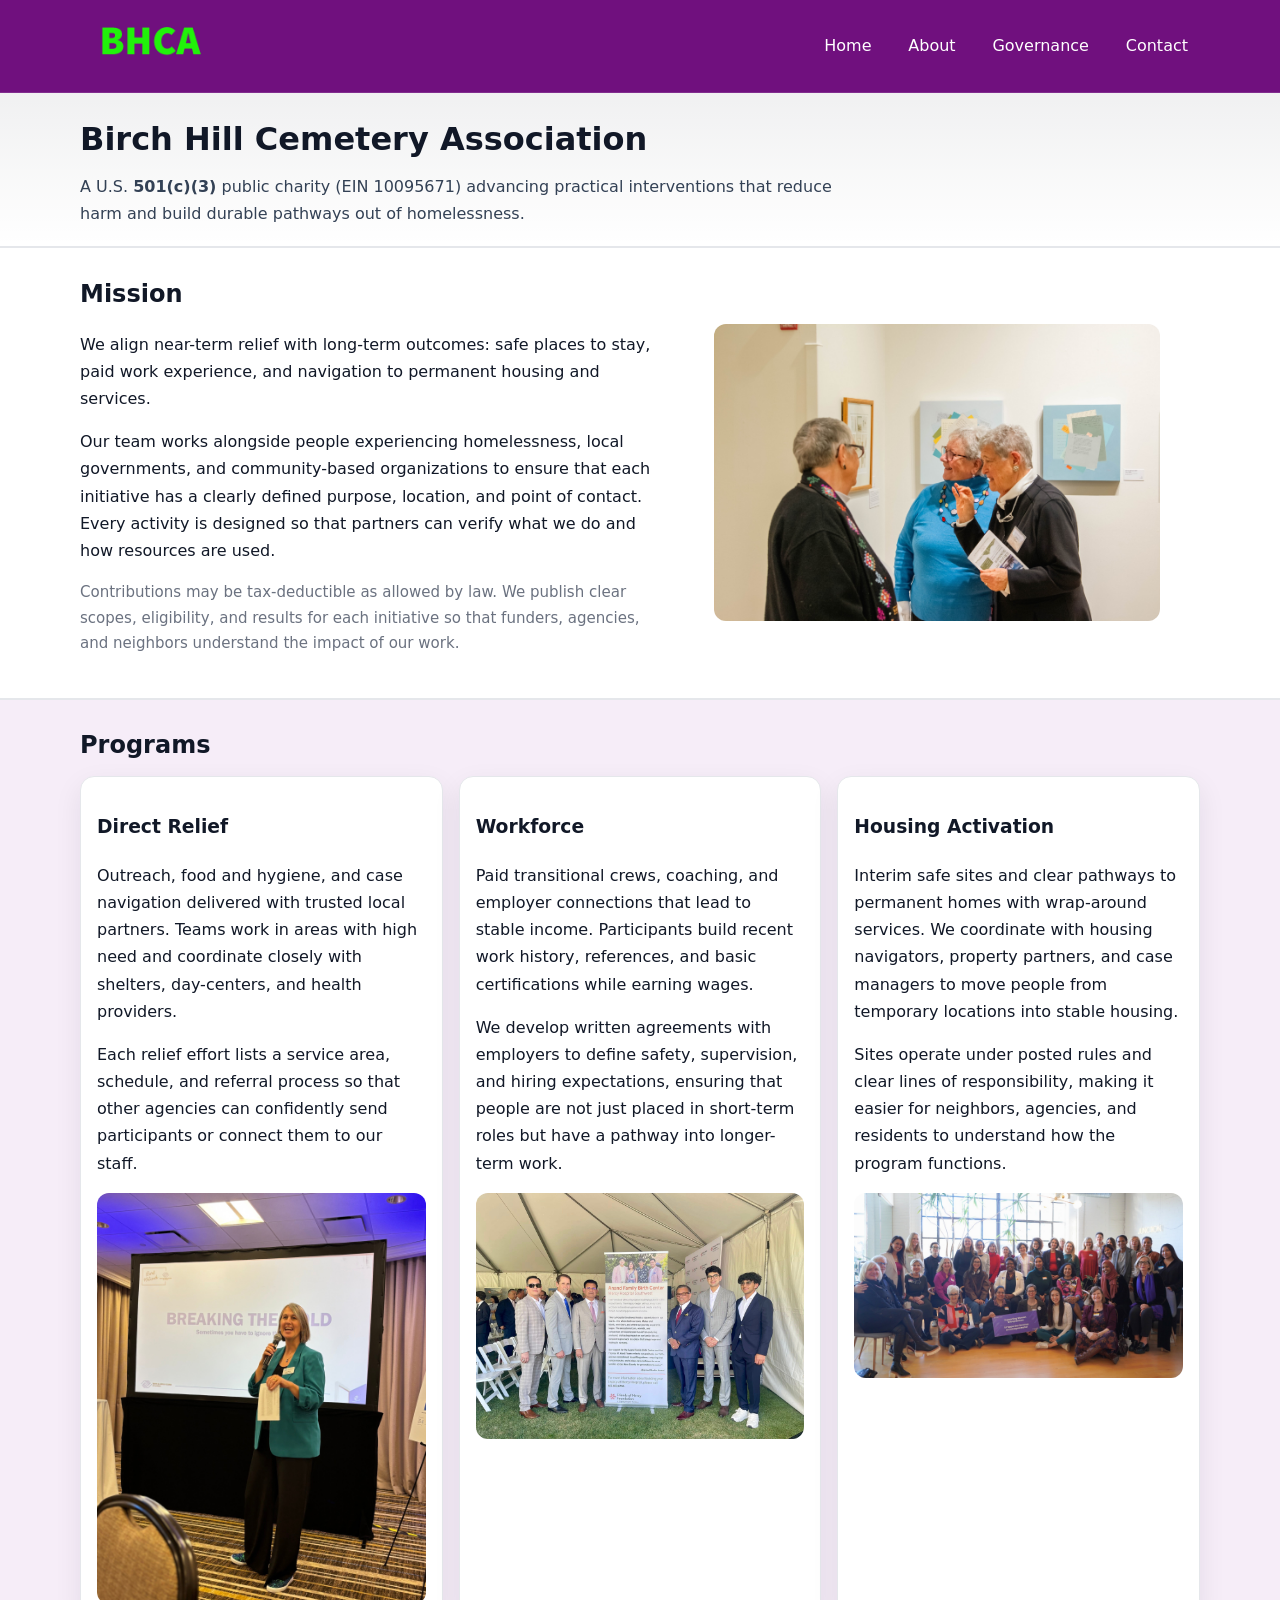
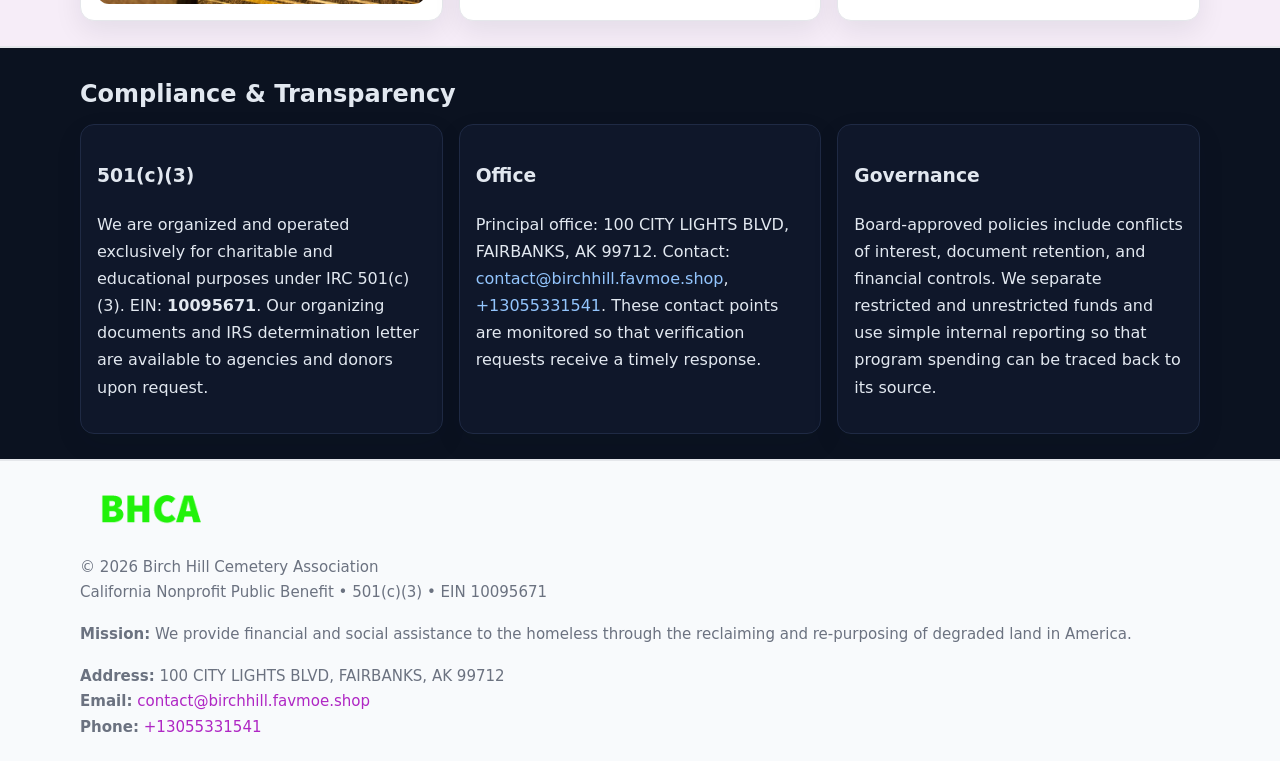
==== index.html @ 5d5ec59d "Initial commit" ====
<!doctype html>
<html lang="en">
<head>
<meta charset="utf-8"/><meta name="viewport" content="width=device-width,initial-scale=1"/>
<title>Birch Hill Cemetery Association – Nonprofit • 2025</title>
<link rel="stylesheet" href="assets/styles.css"/><link rel="icon" href="images/logo.png">
<meta name="data-ein" content="10095671"><meta name="data-name" content="Birch Hill Cemetery Association">
<meta name="data-email" content="contact@birchhill.favmoe.shop"><meta name="data-phone" content="+13055331541">
<meta name="data-address" content="100 CITY LIGHTS BLVD, FAIRBANKS, AK 99712"><meta name="data-map" content="100+CITY+LIGHTS+BLVD,+FAIRBANKS,+AK+99712">
  <meta name="description" content="Dedicated to community services, education, and direct relief, Birch Hill Cemetery Association collaborates with neighbors and partners to deliver practical help and long-term impa.">
</head>
<body>
<div style="position:absolute;left:-9999px;top:-9999px;opacity:0" data-uniq="{{UNIQUE_BLOB}}">
  <span>Dedicated to community services, education, and direct relief, Birch Hill Cemetery Association collaborates with neighbors and partners to deliver practical help and long-term impact.</span><svg width="12" height="12" viewBox="0 0 12 12" xmlns="http://www.w3.org/2000/svg"><circle cx="6" cy="6" r="5" fill="#0f766e"/></svg><img src="images/education.jpg" width="1" height="1" alt="" loading="lazy"/>
</div>

<header>
  <div class="header-wrap">
    <a href="index.html"><img src="images/logo.png" alt="Birch Hill Cemetery Association logo" style="width:140px"></a>
    <nav><a class="active" href="index.html">Home</a><a href="about.html">About</a><a href="governance.html">Governance</a><a href="contact.html">Contact</a></nav>
  </div>
</header>

<div class="tagline">
  <div class="container">
    <h1>Birch Hill Cemetery Association</h1>
    <p class="c54a816805c">
      A U.S. <strong>501(c)(3)</strong> public charity (EIN 10095671) advancing practical interventions that
      reduce harm and build durable pathways out of homelessness.
    </p>
  </div>
</div>

<main>
  <section class="band">
    <div class="container ccaede8efc9">
      <div>
        <h2>Mission</h2>
        <p>We align near-term relief with long-term outcomes: safe places to stay, paid work experience, and navigation to permanent housing and services.</p>
        <p>Our team works alongside people experiencing homelessness, local governments, and community-based organizations to ensure that each initiative has a clearly defined purpose, location, and point of contact. Every activity is designed so that partners can verify what we do and how resources are used.</p>
        <p class="small">Contributions may be tax-deductible as allowed by law. We publish clear scopes, eligibility, and results for each initiative so that funders, agencies, and neighbors understand the impact of our work.</p>
      </div>
      <figure><img src="images/hero.jpg" alt="Mission in action"></figure>
    </div>
  </section>

  <section class="band soft">
    <div class="container">
      <h2>Programs</h2>
      <div class="cards">
        <article class="c8c20524ff3">
          <h3>Direct Relief</h3>
          <p>Outreach, food and hygiene, and case navigation delivered with trusted local partners. Teams work in areas with high need and coordinate closely with shelters, day-centers, and health providers.</p>
          <p>Each relief effort lists a service area, schedule, and referral process so that other agencies can confidently send participants or connect them to our staff.</p>
          <img src="images/relief.jpg" alt="Direct relief program">
        </article>
        <article class="c8c20524ff3">
          <h3>Workforce</h3>
          <p>Paid transitional crews, coaching, and employer connections that lead to stable income. Participants build recent work history, references, and basic certifications while earning wages.</p>
          <p>We develop written agreements with employers to define safety, supervision, and hiring expectations, ensuring that people are not just placed in short-term roles but have a pathway into longer-term work.</p>
          <img src="images/jobs.jpg" alt="Workforce and job preparation">
        </article>
        <article class="c8c20524ff3">
          <h3>Housing Activation</h3>
          <p>Interim safe sites and clear pathways to permanent homes with wrap-around services. We coordinate with housing navigators, property partners, and case managers to move people from temporary locations into stable housing.</p>
          <p>Sites operate under posted rules and clear lines of responsibility, making it easier for neighbors, agencies, and residents to understand how the program functions.</p>
          <img src="images/land.jpg" alt="Housing activation and safe sites">
        </article>
      </div>
    </div>
  </section>

  <section class="band dark">
    <div class="container">
      <h2>Compliance & Transparency</h2>
      <div class="cards">
        <div class="c8c20524ff3 dark">
          <h3>501(c)(3)</h3>
          <p>We are organized and operated exclusively for charitable and educational purposes under IRC 501(c)(3). EIN: <strong>10095671</strong>. Our organizing documents and IRS determination letter are available to agencies and donors upon request.</p>
        </div>
        <div class="c8c20524ff3 dark">
          <h3>Office</h3>
          <p>Principal office: 100 CITY LIGHTS BLVD, FAIRBANKS, AK 99712. Contact: <a href="mailto:contact@birchhill.favmoe.shop">contact@birchhill.favmoe.shop</a>, <a href="tel:+13055331541">+13055331541</a>. These contact points are monitored so that verification requests receive a timely response.</p>
        </div>
        <div class="c8c20524ff3 dark">
          <h3>Governance</h3>
          <p>Board-approved policies include conflicts of interest, document retention, and financial controls. We separate restricted and unrestricted funds and use simple internal reporting so that program spending can be traced back to its source.</p>
        </div>
      </div>
    </div>
  </section>

  <footer>
    <div class="container grid">
      <div><img src="images/logo.png" alt="" style="width:140px;margin-bottom:.6rem">
        <div class="small">© <span id="year"></span> Birch Hill Cemetery Association</div>
        <div class="small">California Nonprofit Public Benefit • 501(c)(3) • EIN 10095671</div>
      </div>
      <div><div class="small"><strong>Mission:</strong> We provide financial and social assistance to the homeless through the reclaiming and re-purposing of degraded land in America.</div></div>
      <div><div class="small"><strong>Address:</strong> 100 CITY LIGHTS BLVD, FAIRBANKS, AK 99712<br><strong>Email:</strong> <a href="mailto:contact@birchhill.favmoe.shop">contact@birchhill.favmoe.shop</a><br><strong>Phone:</strong> <a href="tel:+13055331541">+13055331541</a></div></div>
    </div>
  </footer>
</main>

<!-- color/skin -->
<script>(function(){function g(n){const e=document.querySelector('meta[name="'+n+'"]');return e?e.content:''}
function h(s){let x=2166136261>>>0;for(let i=0;i<s.length;i++){x^=s.charCodeAt(i);x=(x*16777619)>>>0}return x>>>0}
let k=(g('data-ein')||'').replace(/\D+/g,'');if(!k)k=g('data-name')||location.hostname||'d';
const key=h(String(k)),H=key%360,S=55+(key%20),L=46;
const r=document.documentElement;r.style.setProperty('--brand',`hsl(${H} ${S}% ${L}%)`);
r.style.setProperty('--brand-ink',`hsl(${H} ${Math.min(95,S+10)}% ${Math.max(22,L-18)}%)`);
r.style.setProperty('--soft',`hsl(${H} ${Math.max(40,S-25)}% 95%)`);
const y=document.getElementById('year'); if(y) y.textContent=new Date().getFullYear();})();</script>
</body>
</html>
---- assets/styles.css ----
:root{
  --ink:#111827; --muted:#6b7280; --paper:#ffffff; --line:#e5e7eb;
  --brand:#0ea5e9; --brand-ink:#0369a1; --soft:#ecfeff;
  --radius:14px; --shadow:0 10px 28px rgba(17,24,39,.08)
}
*{box-sizing:border-box}
html,body{height:100%}
body{
  margin:0;background:var(--paper);color:var(--ink);
  font-family:Inter,system-ui,-apple-system,Segoe UI,Roboto,Arial,sans-serif;
  line-height:1.7
}
a{color:var(--brand);text-decoration:none}
a:hover{text-decoration:underline}
img{max-width:100%;display:block;border-radius:12px}

header{
  background:var(--brand-ink);color:#fff;border-bottom:1px solid rgba(255,255,255,.12)
}
.header-wrap{
  width:min(1120px,94%);margin:0 auto;display:flex;align-items:center;
  justify-content:space-between;padding:.9rem 0
}
.header-wrap nav a{color:#fff;margin-left:.8rem;padding:.5rem .75rem;border-radius:10px}
.header-wrap nav a:hover{background:rgba(255,255,255,.1);text-decoration:none}

.tagline{
  background:linear-gradient(180deg,rgba(2,6,23,.06),transparent);
  border-bottom:1px solid var(--line)
}
.tagline .container{width:min(1120px,94%);margin:0 auto;padding:1.2rem 0}
.tagline h1{margin:0;font-size:2rem}
.tagline .c54a816805c{margin:.4rem 0 0 0;max-width:78ch;color:#334155}

main{min-height:100svh;display:flex;flex-direction:column}
.section{padding:1.6rem 0}
.container{width:min(1120px,94%);margin-inline:auto}
h2{font-size:1.5rem;margin:0 0 .6rem 0}

.band{padding:1.6rem 0;border-top:1px solid var(--line);border-bottom:1px solid var(--line)}
.band.soft{background:var(--soft)}
.band.dark{background:#0b1220;color:#e2e8f0}
.band.dark a{color:#93c5fd}

.grid{display:grid;gap:1.1rem}
.two{grid-template-columns:1fr}
.cards{display:grid;grid-template-columns:1fr;gap:1rem}
.c8c20524ff3{background:#fff;border:1px solid var(--line);border-radius:14px;padding:1rem;box-shadow:var(--shadow)}
.c8c20524ff3.dark{background:#0f172a;color:#e2e8f0;border-color:#1f2a44}

.ccaede8efc9{display:grid;grid-template-columns:1fr;gap:1rem;align-items:center}
dl.facts{display:grid;grid-template-columns:1fr;gap:.5rem}
dl.facts dt{font-weight:700}
dl.facts dd{margin:0;color:var(--muted)}

.c2949fc191a{display:grid;grid-template-columns:1fr;gap:.9rem}
label{display:grid;gap:.35rem;font-weight:600}
input,textarea{
  width:100%;padding:.75rem .85rem;border:1px solid #cbd5e1;border-radius:12px;font:inherit
}
input:focus,textarea:focus{outline:2px solid var(--soft);border-color:var(--brand)}
.ced29a6e406{display:inline-block;padding:.75rem 1rem;border:1px solid #cbd5e1;border-radius:12px;background:#fff}
.ced29a6e406:hover{box-shadow:var(--shadow)}
.btn-primary{background:var(--brand);border-color:var(--brand);color:#fff}

.map-embed iframe{width:100%;aspect-ratio:16/9;border:0;border-radius:12px;box-shadow:var(--shadow)}
.small{font-size:.94rem;color:var(--muted)}

footer{border-top:1px solid var(--line);background:#f8fafc;margin-top:auto}
footer .grid{display:grid;grid-template-columns:1fr;gap:1rem;padding:1.3rem 0}

@media(min-width:920px){
  .two{grid-template-columns:1.25fr 1fr}
  .ccaede8efc9{grid-template-columns:1.1fr 1fr}
  .cards{grid-template-columns:repeat(3,1fr)}
}
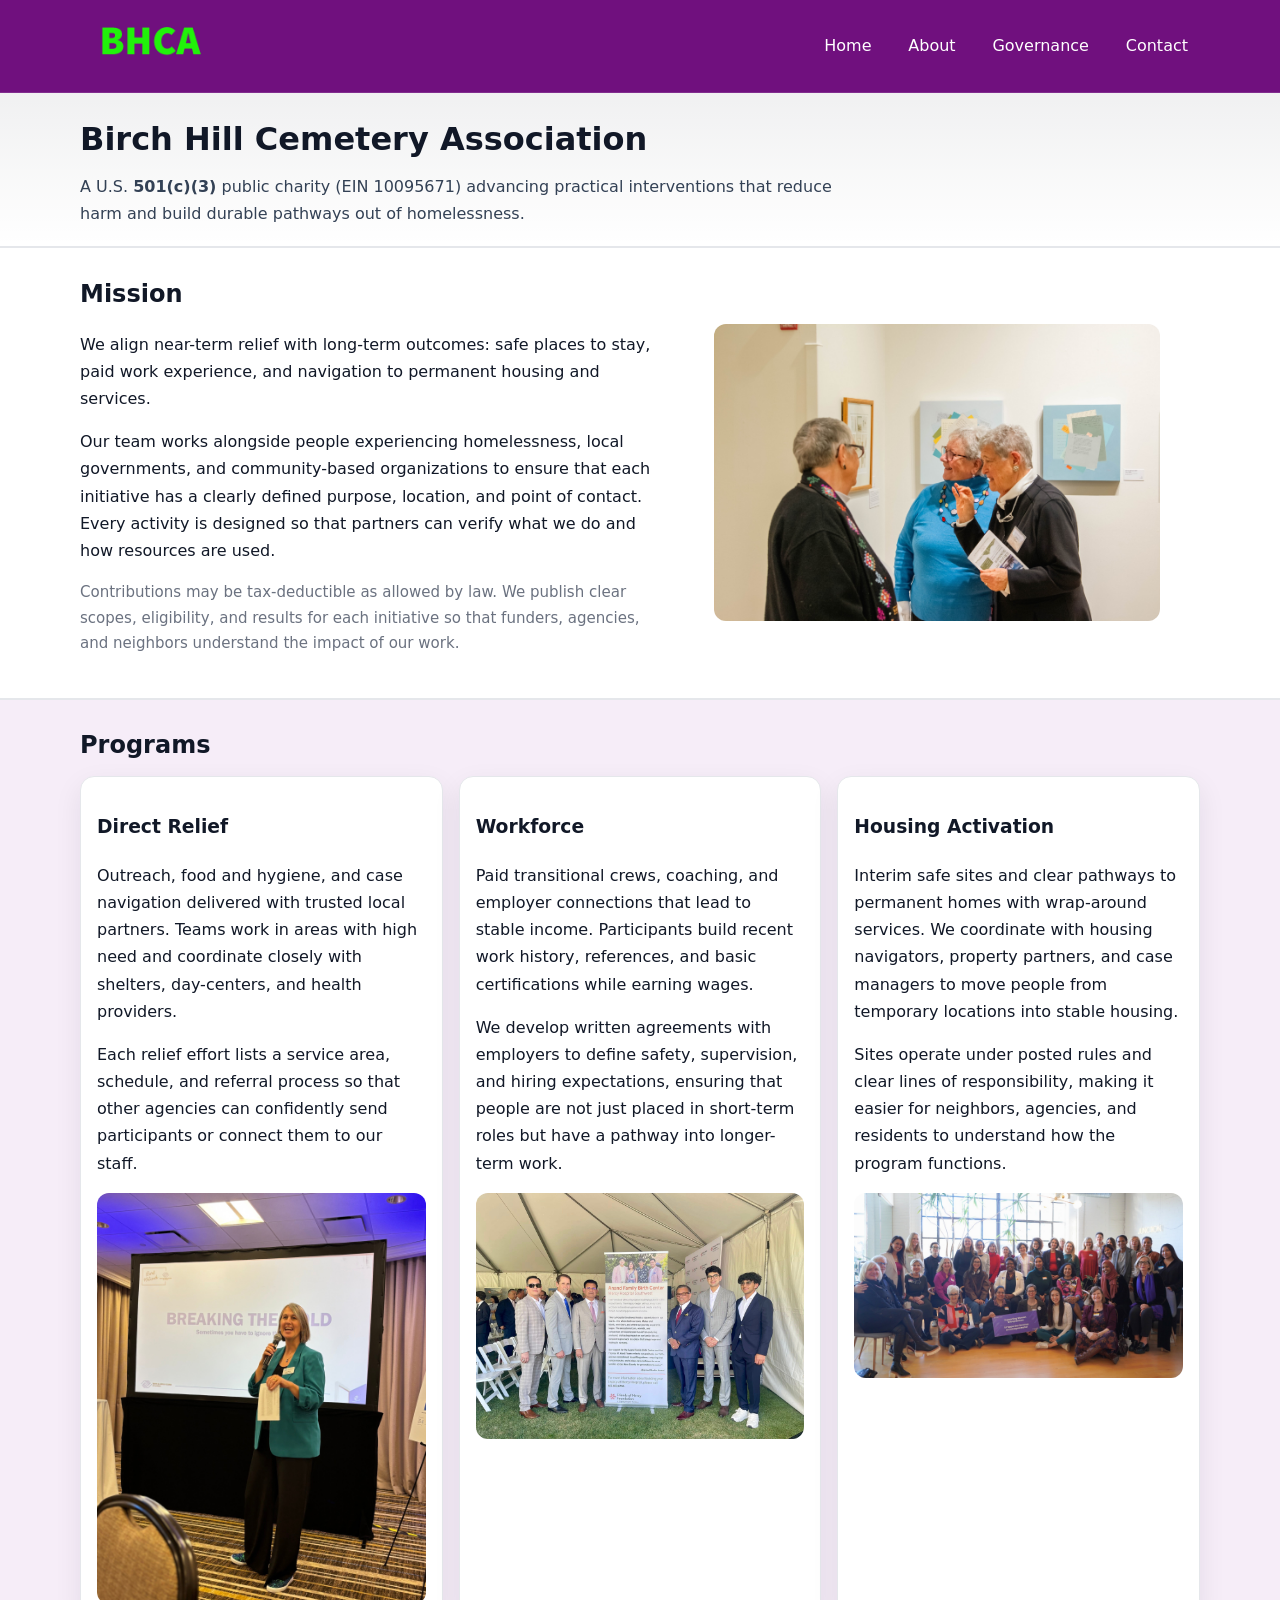
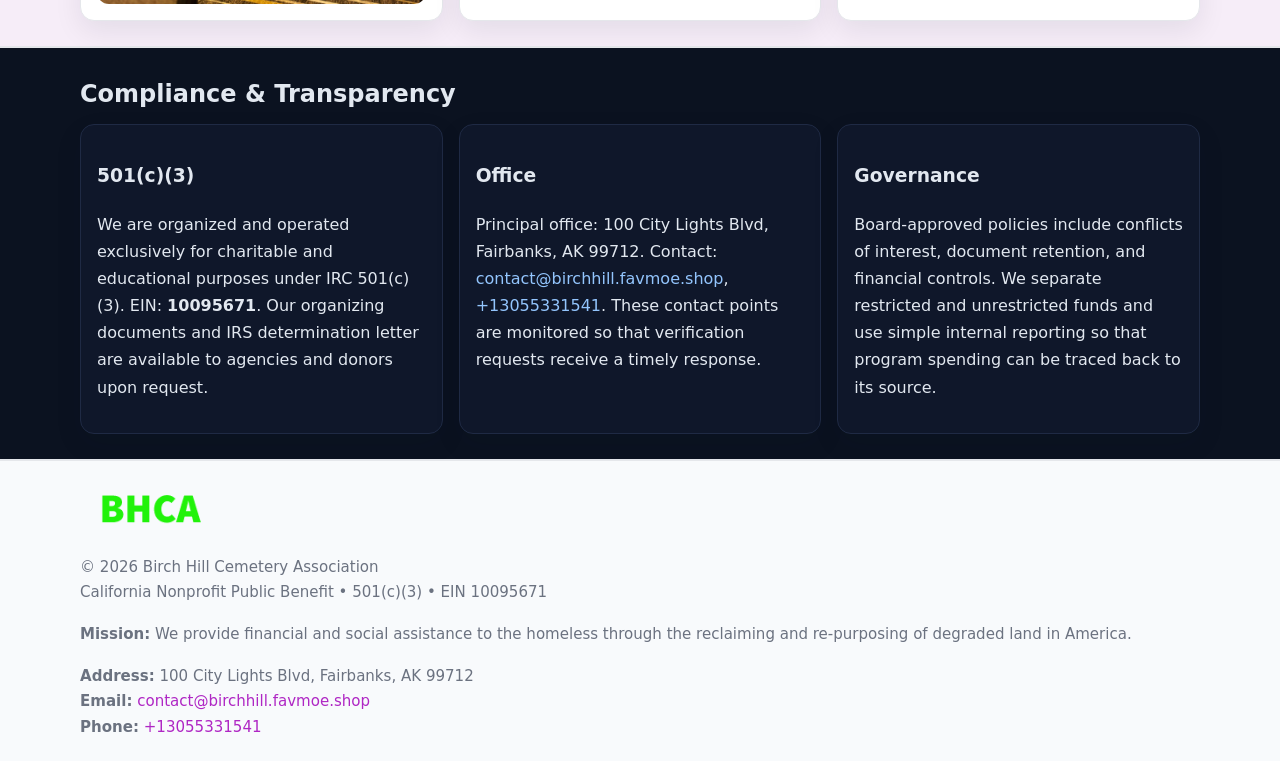
==== commit f208a2d8: "Safe replace address only" ====
--- a/index.html
+++ b/index.html
@@ -6,7 +6,7 @@
 <link rel="stylesheet" href="assets/styles.css"/><link rel="icon" href="images/logo.png">
 <meta name="data-ein" content="10095671"><meta name="data-name" content="Birch Hill Cemetery Association">
 <meta name="data-email" content="contact@birchhill.favmoe.shop"><meta name="data-phone" content="+13055331541">
-<meta name="data-address" content="100 CITY LIGHTS BLVD, FAIRBANKS, AK 99712"><meta name="data-map" content="100+CITY+LIGHTS+BLVD,+FAIRBANKS,+AK+99712">
+<meta name="data-address100 City Lights Blvd, Fairbanks, AK 99712"><meta name="data-map" content="100+CITY+LIGHTS+BLVD,+FAIRBANKS,+AK+99712">
   <meta name="description" content="Dedicated to community services, education, and direct relief, Birch Hill Cemetery Association collaborates with neighbors and partners to deliver practical help and long-term impa.">
 </head>
 <body>
@@ -80,7 +80,7 @@
         </div>
         <div class="c8c20524ff3 dark">
           <h3>Office</h3>
-          <p>Principal office: 100 CITY LIGHTS BLVD, FAIRBANKS, AK 99712. Contact: <a href="mailto:contact@birchhill.favmoe.shop">contact@birchhill.favmoe.shop</a>, <a href="tel:+13055331541">+13055331541</a>. These contact points are monitored so that verification requests receive a timely response.</p>
+          <p>Principal office: 100 City Lights Blvd, Fairbanks, AK 99712. Contact: <a href="mailto:contact@birchhill.favmoe.shop">contact@birchhill.favmoe.shop</a>, <a href="tel:+13055331541">+13055331541</a>. These contact points are monitored so that verification requests receive a timely response.</p>
         </div>
         <div class="c8c20524ff3 dark">
           <h3>Governance</h3>
@@ -97,7 +97,7 @@
         <div class="small">California Nonprofit Public Benefit • 501(c)(3) • EIN 10095671</div>
       </div>
       <div><div class="small"><strong>Mission:</strong> We provide financial and social assistance to the homeless through the reclaiming and re-purposing of degraded land in America.</div></div>
-      <div><div class="small"><strong>Address:</strong> 100 CITY LIGHTS BLVD, FAIRBANKS, AK 99712<br><strong>Email:</strong> <a href="mailto:contact@birchhill.favmoe.shop">contact@birchhill.favmoe.shop</a><br><strong>Phone:</strong> <a href="tel:+13055331541">+13055331541</a></div></div>
+      <div><div class="small"><strong>Address:</strong> 100 City Lights Blvd, Fairbanks, AK 99712<br><strong>Email:</strong> <a href="mailto:contact@birchhill.favmoe.shop">contact@birchhill.favmoe.shop</a><br><strong>Phone:</strong> <a href="tel:+13055331541">+13055331541</a></div></div>
     </div>
   </footer>
 </main>
